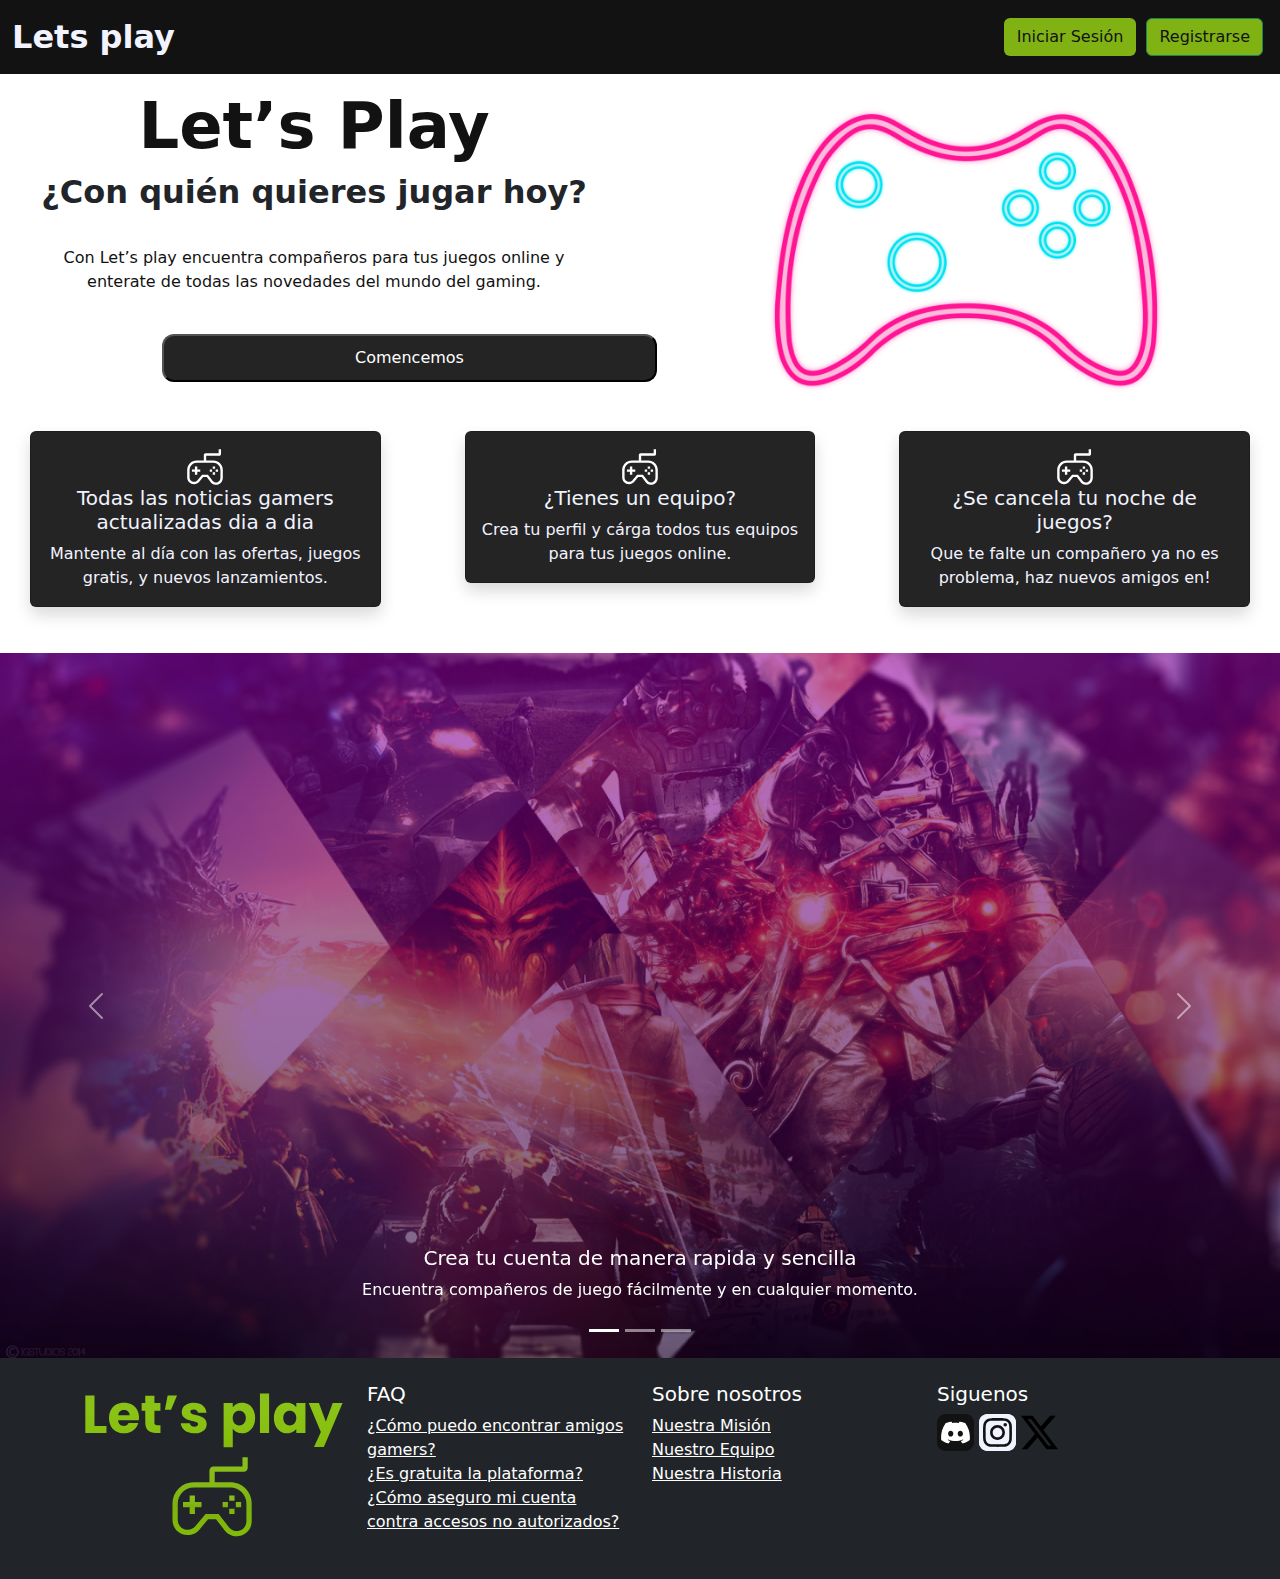
==== 2daentrega/index.html @ 7d8f9002 "v.0.0.1" ====
<!DOCTYPE html>
<html lang="en">
<head>

    <title>Let’s Play</title>
 
    <link rel="icon" href="rutadeimagendondeesteguardadoelIcono">
  
    <meta name="viewport" content="width=device-width, initial-scale=1.0">
    
    <link href="https://cdn.jsdelivr.net/npm/bootstrap@5.3.3/dist/css/bootstrap.min.css" rel="stylesheet" integrity="sha384-QWTKZyjpPEjISv5WaRU9OFeRpok6YctnYmDr5pNlyT2bRjXh0JMhjY6hW+ALEwIH" crossorigin="anonymous">
  
    <link rel="stylesheet" href="css/style.css">  
</head>

<body>

       <!-- se utiliza Bootstrap y css para modificar estilos -->
    <nav class="navbar">
        <div class="container-fluid">
          <a class="navbar-brand">Lets play</a>
          <form class="d-flex" role="search">        
            <button class="btn" type="submit">Iniciar Sesión</button>
            <button class="btn btn-outline-success" type="submit">Registrarse</button>
          </form>
        </div>
      </nav>
      <!-- cuerpo-->
      
      <div class="row align-items-center">

        <div class="col-sm-12 col-md-6 col-lg-6 col-xl-6">
            <h1 class="display-3 text-center">Let’s Play </h1>
            <h2 class="d-flex justify-content-center">¿Con quién quieres jugar hoy? </h2>
            <p class="text-justify">
                Con Let’s play encuentra compañeros para tus juegos online y enterate de todas las novedades del mundo del gaming.
            </p>
            <!-- No logro que este boton me quede responsive-->
            <div class="d-grid gap-2 col-6 mx-auto">
                <button class="btn2 btn-primary" type="button">Comencemos</button>
              </div>
        </div>
        <div class="col-sm-12 col-md-6 col-lg-6 col-xl-6">
            <img src="img/2.png" class="img-fluid" alt="Image" />
        </div>
    </div>

          <!-- cards-->

    <div class="row text-center">
        <div class="col-sm-12 col-md-6 col-lg-4 col-xl-4 mb-3">
            <div class="card shadow">
                <div class="card-body">
                    <img src="img/cil_gamepad.svg" class="img-fluid" alt="icon" />
                    <h5 class="card-title">Todas las noticias gamers actualizadas dia a dia</h5>
                    <p class="card-text">Mantente al día con las ofertas, juegos gratis, y nuevos lanzamientos.</p>
    
                </div>
            </div>
        </div>
        <div class="col-sm-12 col-md-6 col-lg-4 col-xl-4 mb-3">
            <div class="card shadow">
                <div class="card-body">
                    <img src="img/cil_gamepad.svg" class="img-fluid" alt="icon" />
                    <h5 class="card-title">¿Tienes un equipo?</h5>
                    <p class="card-text">Crea tu perfil y cárga todos tus equipos para tus juegos online.</p>

                </div>
            </div>
        </div>
        <div class="col-sm-12 col-md-6 col-lg-4 col-xl-4 mb-3">
            <div class="card shadow">
                <div class="card-body">
                    <img src="img/cil_gamepad.svg" class="img-fluid" alt="icon" />
                    <h5 class="card-title">¿Se cancela tu noche de juegos?</h5>
                    <p class="card-text">Que te falte un compañero ya no es problema, haz nuevos amigos en!</p>
                </div>
            </div>
        </div>
    </div>


          <!-- carrousel-->
          
          <div id="carouselExampleCaptions" class="carousel slide">
            <div class="carousel-indicators">
              <button type="button" data-bs-target="#carouselExampleCaptions" data-bs-slide-to="0" class="active" aria-current="true" aria-label="Slide 1"></button>
              <button type="button" data-bs-target="#carouselExampleCaptions" data-bs-slide-to="1" aria-label="Slide 2"></button>
              <button type="button" data-bs-target="#carouselExampleCaptions" data-bs-slide-to="2" aria-label="Slide 3"></button>
            </div>
            <div class="carousel-inner">
              <div class="carousel-item active">
                <img src="img/Group 13119.png" class="d-block w-100" alt="...">
                <div class="carousel-caption d-none d-md-block">
                  <h5>Crea tu cuenta de manera rapida y sencilla</h5>
                  <p>Encuentra compañeros de juego fácilmente y en cualquier momento.</p>
                </div>
              </div>
              <div class="carousel-item">
                <img src="img/Group 13119.png" class="d-block w-100" alt="...">
                <div class="carousel-caption d-none d-md-block">
                  <h5>Arma tu equipo y agrega nuevos compañeros</h5>
                  <p>Organiza partidas y sesiones de juego sin complicaciones.</p>
                </div>
              </div>
              <div class="carousel-item">
                <img src="img/Group 13119.png" class="d-block w-100" alt="...">
                <div class="carousel-caption d-none d-md-block">
                  <h5>Todas las novedades a un click</h5>
                  <p>Accede a las últimas noticias y actualizaciones del mundo gamer.</p>
                </div>
              </div>
            </div>
            <button class="carousel-control-prev" type="button" data-bs-target="#carouselExampleCaptions" data-bs-slide="prev">
              <span class="carousel-control-prev-icon" aria-hidden="true"></span>
              <span class="visually-hidden">Previous</span>
            </button>
            <button class="carousel-control-next" type="button" data-bs-target="#carouselExampleCaptions" data-bs-slide="next">
              <span class="carousel-control-next-icon" aria-hidden="true"></span>
              <span class="visually-hidden">Next</span>
            </button>
          </div>

<!--footer-->
<footer class="bg-dark text-white py-4">
  <div class="container">
    <div class="row">
      <div class="col-md-3">
        <img src="img/logo.svg" alt="Logo" class="img-fluid mb-3">
      </div>
      <div class="col-md-3">
        <h5>FAQ</h5>
        <ul class="list-unstyled">
          <li><a href="#" class="text-white">¿Cómo puedo encontrar amigos gamers?</a></li>
          <li><a href="#" class="text-white">¿Es gratuita la plataforma?</a></li>
          <li><a href="#" class="text-white">¿Cómo aseguro mi cuenta contra accesos no autorizados?</a></li>
        </ul>
      </div>
      <div class="col-md-3">
        <h5>Sobre nosotros</h5>
        <ul class="list-unstyled">
          <li><a href="#" class="text-white">Nuestra Misión</a></li>
          <li><a href="#" class="text-white">Nuestro Equipo</a></li>
          <li><a href="#" class="text-white">Nuestra Historia</a></li>
        </ul>
      </div>
      <div class="col-md-3">
        <h5>Siguenos</h5>
        <div class="social-icons">
          <img src="img/discord.svg" alt="discord" class="social-icon">
          <img src="img/ig.svg" alt="instagram" class="social-icon ml-3">
          <img src="img/twitter.svg" alt="x" class="social-icon ml-3">
        </div>
      </div>
    </div>
  </div>
</footer>


    <!-- Bootstrap -->
    <script src="https://cdn.jsdelivr.net/npm/bootstrap@5.2.2/dist/js/bootstrap.bundle.min.js" integrity="sha384-OERcA2EqjJCMA+/3y+gxIOqMEjwtxJY7qPCqsdltbNJuaOe923+mo//f6V8Qbsw3" crossorigin="anonymous"></script>
<!-- scrip va al final de todo, antes del boddy -->
   
</body>
</html>
---- 2daentrega/css/style.css ----
.navbar
{
background-color: #121212;
}
.body /* no logro aplicarle un color de fondo no encontre la manera ni que estoy haciendo mal */
{
    background-color: #121212;
}

.navbar-brand
{
    color: #F1F3FF;
    font-size: 32px;
    font-weight: bolder   
}


.btn 
{
    color: #121212;
    background-color: #b5ff16ad;
    margin: 5px;

}

.display-3
{   
    font-weight: bolder;
    color: #121212

    
}
.d-flex
{
    text-align: center;
    font-weight: bold;
}
.text-justify 
{
    text-align: center;
    color: #121212;
    margin: 35px;
}

.btn2
{   
    width: 495px;
    height: 48px;
    border-radius: 12px;
    background-color: #242424;
    color: #fff;
    margin: 5px;
    
}

.card
{
    background-color: #242424;
    margin: 30px;

}

.card-title
{
    color: #F1F3FF
}
.card-text {
    text-align: center;
    color: #F1F3FF;
}

.carrousel-caption
{
    margin: 15px;
    justify-content: center;
    align-items: center;
}
@media (max-width: 576px) {
    .card-text {
        font-size: 0.8rem;
    }
}

.footer
{
    background-color: #121212;
}

/* Esto pertenece a la pagina de registro*/


.card-title2
{
    color: #02061a
}
.card-text2 {
    text-align: center;
    color: #050924;
}
.form-label
{
    text-align: left;
}


.bg-image {
    position: absolute;
    width: 100%;
    height: 100%;
    background-image: radial-gradient(circle at 84% 82%, rgba(217, 217, 217,0.03) 0%, rgba(217, 217, 217,0.03) 21%,transparent 21%, transparent 100%),radial-gradient(circle at 75% 56%, rgba(3, 3, 3,0.03) 0%, rgba(3, 3, 3,0.03) 30%,transparent 30%, transparent 100%),radial-gradient(circle at 74% 53%, rgba(153, 153, 153,0.03) 0%, rgba(153, 153, 153,0.03) 95%,transparent 95%, transparent 100%),radial-gradient(circle at 86% 43%, rgba(209, 209, 209,0.03) 0%, rgba(209, 209, 209,0.03) 83%,transparent 83%, transparent 100%),radial-gradient(circle at 64% 88%, rgba(192, 192, 192,0.03) 0%, rgba(192, 192, 192,0.03) 2%,transparent 2%, transparent 100%),radial-gradient(circle at 73% 77%, rgba(205, 205, 205,0.03) 0%, rgba(205, 205, 205,0.03) 18%,transparent 18%, transparent 100%),radial-gradient(circle at 57% 51%, rgba(161, 161, 161,0.03) 0%, rgba(161, 161, 161,0.03) 64%,transparent 64%, transparent 100%),radial-gradient(circle at 40% 84%, rgba(115, 115, 115,0.03) 0%, rgba(115, 115, 115,0.03) 14%,transparent 14%, transparent 100%),linear-gradient(90deg, rgb(0,0,0),rgb(0,0,0));
}
/* codigo de fondo lo saque de una pagina llamada gradientmagic.com*/
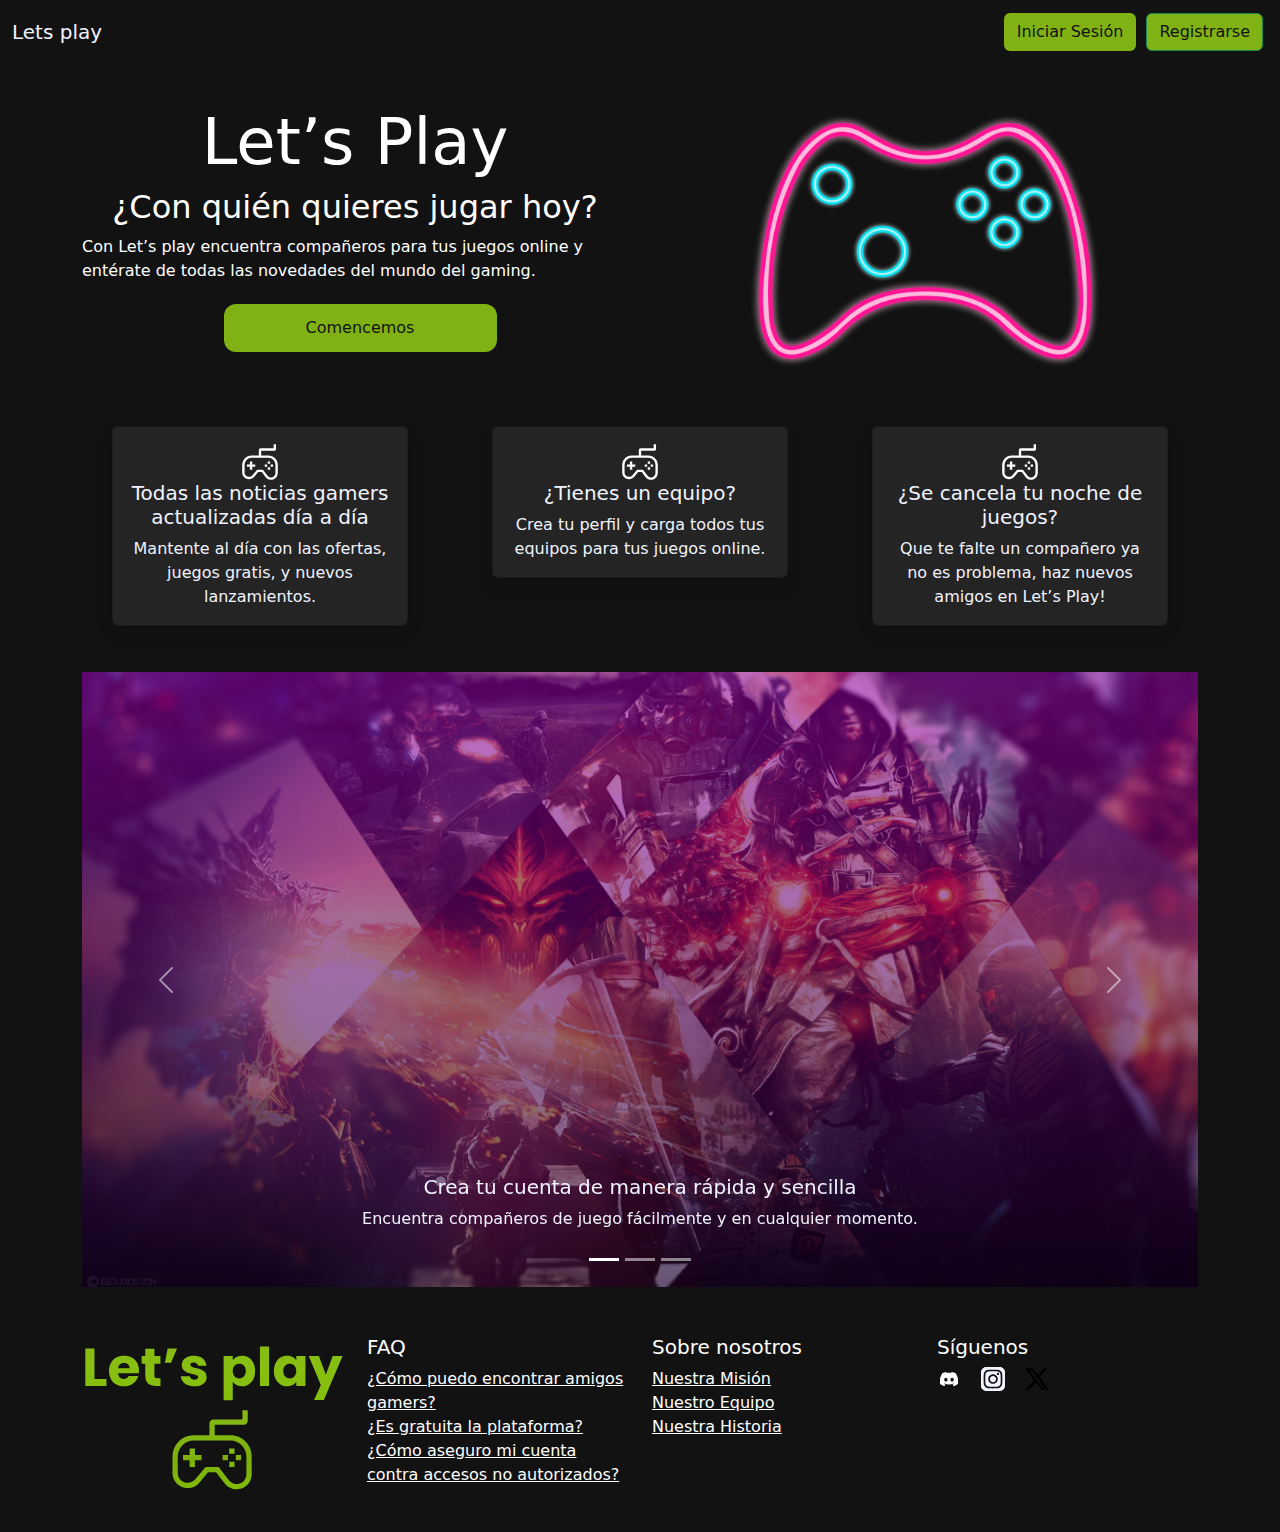
==== commit 1f81cb14: "v.0.0.2" ====
--- a/2daentrega/index.html
+++ b/2daentrega/index.html
@@ -1,165 +1,156 @@
 <!DOCTYPE html>
 <html lang="en">
 <head>
+    <title>Let’s Play</title>
+    <link rel="icon" href="rutadeimagendondeesteguardadoelIcono">
+    <meta name="viewport" content="width=device-width, initial-scale=1.0">
+    <link href="https://cdn.jsdelivr.net/npm/bootstrap@5.3.3/dist/css/bootstrap.min.css" rel="stylesheet" integrity="sha384-QWTKZyjpPEjISv5WaRU9OFeRpok6YctnYmDr5pNlyT2bRjXh0JMhjY6hW+ALEwIH" crossorigin="anonymous">
+    <link rel="stylesheet" href="style.css">
+</head>
+<body>
+    <!-- se utiliza Bootstrap y css para modificar estilos -->
+    <header>
+        <nav class="navbar navbar-expand-lg navbar-dark bg-custom-dark">
+            <div class="container-fluid">
+                <a class="navbar-brand">Lets play</a>
+                <button class="navbar-toggler" type="button" data-bs-toggle="collapse" data-bs-target="#navbarNav" aria-controls="navbarNav" aria-expanded="false" aria-label="Toggle navigation">
+                    <span class="navbar-toggler-icon"></span>
+                </button>
+                <div class="collapse navbar-collapse" id="navbarNav">
+                    <ul class="navbar-nav ms-auto">
+                        <li class="nav-item">
+                            <button class="btn btn-outline-custom" type="button">Iniciar Sesión</button>
+                        </li>
+                        <li class="nav-item">
+                            <button class="btn btn-outline-success" type="button">Registrarse</button>
+                        </li>
+                    </ul>
+                </div>
+            </div>
+        </nav>
+    </header>
 
-    <title>Let’s Play</title>
- 
-    <link rel="icon" href="rutadeimagendondeesteguardadoelIcono">
-  
-    <meta name="viewport" content="width=device-width, initial-scale=1.0">
-    
-    <link href="https://cdn.jsdelivr.net/npm/bootstrap@5.3.3/dist/css/bootstrap.min.css" rel="stylesheet" integrity="sha384-QWTKZyjpPEjISv5WaRU9OFeRpok6YctnYmDr5pNlyT2bRjXh0JMhjY6hW+ALEwIH" crossorigin="anonymous">
-  
-    <link rel="stylesheet" href="css/style.css">  
-</head>
+    <main class="container mt-4">
+        <div class="row align-items-center mb-4">
+            <div class="col-12 col-md-6">
+                <h1 class="display-3 text-center text-white">Let’s Play</h1>
+                <h2 class="d-flex justify-content-center text-white">¿Con quién quieres jugar hoy?</h2>
+                <p class="text-justify text-white">
+                    Con Let’s play encuentra compañeros para tus juegos online y entérate de todas las novedades del mundo del gaming.
+                </p>
+                <div class="d-grid gap-2 col-6 mx-auto">
+                    <button class="btn btn-primary" type="button">Comencemos</button>
+                </div>
+            </div>
+            <div class="col-12 col-md-6">
+                <img src="img/2.png" class="img-fluid" alt="Image" />
+            </div>
+        </div>
 
-<body>
-
-       <!-- se utiliza Bootstrap y css para modificar estilos -->
-    <nav class="navbar">
-        <div class="container-fluid">
-          <a class="navbar-brand">Lets play</a>
-          <form class="d-flex" role="search">        
-            <button class="btn" type="submit">Iniciar Sesión</button>
-            <button class="btn btn-outline-success" type="submit">Registrarse</button>
-          </form>
-        </div>
-      </nav>
-      <!-- cuerpo-->
-      
-      <div class="row align-items-center">
-
-        <div class="col-sm-12 col-md-6 col-lg-6 col-xl-6">
-            <h1 class="display-3 text-center">Let’s Play </h1>
-            <h2 class="d-flex justify-content-center">¿Con quién quieres jugar hoy? </h2>
-            <p class="text-justify">
-                Con Let’s play encuentra compañeros para tus juegos online y enterate de todas las novedades del mundo del gaming.
-            </p>
-            <!-- No logro que este boton me quede responsive-->
-            <div class="d-grid gap-2 col-6 mx-auto">
-                <button class="btn2 btn-primary" type="button">Comencemos</button>
-              </div>
-        </div>
-        <div class="col-sm-12 col-md-6 col-lg-6 col-xl-6">
-            <img src="img/2.png" class="img-fluid" alt="Image" />
-        </div>
-    </div>
-
-          <!-- cards-->
-
-    <div class="row text-center">
-        <div class="col-sm-12 col-md-6 col-lg-4 col-xl-4 mb-3">
-            <div class="card shadow">
-                <div class="card-body">
-                    <img src="img/cil_gamepad.svg" class="img-fluid" alt="icon" />
-                    <h5 class="card-title">Todas las noticias gamers actualizadas dia a dia</h5>
-                    <p class="card-text">Mantente al día con las ofertas, juegos gratis, y nuevos lanzamientos.</p>
-    
+        <div class="row text-center">
+            <div class="col-12 col-md-4 mb-3">
+                <div class="card shadow">
+                    <div class="card-body">
+                        <img src="img/cil_gamepad.svg" class="img-fluid" alt="icon" />
+                        <h5 class="card-title">Todas las noticias gamers actualizadas día a día</h5>
+                        <p class="card-text">Mantente al día con las ofertas, juegos gratis, y nuevos lanzamientos.</p>
+                    </div>
+                </div>
+            </div>
+            <div class="col-12 col-md-4 mb-3">
+                <div class="card shadow">
+                    <div class="card-body">
+                        <img src="img/cil_gamepad.svg" class="img-fluid" alt="icon" />
+                        <h5 class="card-title">¿Tienes un equipo?</h5>
+                        <p class="card-text">Crea tu perfil y carga todos tus equipos para tus juegos online.</p>
+                    </div>
+                </div>
+            </div>
+            <div class="col-12 col-md-4 mb-3">
+                <div class="card shadow">
+                    <div class="card-body">
+                        <img src="img/cil_gamepad.svg" class="img-fluid" alt="icon" />
+                        <h5 class="card-title">¿Se cancela tu noche de juegos?</h5>
+                        <p class="card-text">Que te falte un compañero ya no es problema, haz nuevos amigos en Let’s Play!</p>
+                    </div>
                 </div>
             </div>
         </div>
-        <div class="col-sm-12 col-md-6 col-lg-4 col-xl-4 mb-3">
-            <div class="card shadow">
-                <div class="card-body">
-                    <img src="img/cil_gamepad.svg" class="img-fluid" alt="icon" />
-                    <h5 class="card-title">¿Tienes un equipo?</h5>
-                    <p class="card-text">Crea tu perfil y cárga todos tus equipos para tus juegos online.</p>
 
+        <div id="carouselExampleCaptions" class="carousel slide mb-4">
+            <div class="carousel-indicators">
+                <button type="button" data-bs-target="#carouselExampleCaptions" data-bs-slide-to="0" class="active" aria-current="true" aria-label="Slide 1"></button>
+                <button type="button" data-bs-target="#carouselExampleCaptions" data-bs-slide-to="1" aria-label="Slide 2"></button>
+                <button type="button" data-bs-target="#carouselExampleCaptions" data-bs-slide-to="2" aria-label="Slide 3"></button>
+            </div>
+            <div class="carousel-inner">
+                <div class="carousel-item active">
+                    <img src="img/Group 13119.png" class="d-block w-100" alt="...">
+                    <div class="carousel-caption d-none d-md-block">
+                        <h5>Crea tu cuenta de manera rápida y sencilla</h5>
+                        <p>Encuentra compañeros de juego fácilmente y en cualquier momento.</p>
+                    </div>
+                </div>
+                <div class="carousel-item">
+                    <img src="img/Group 13119.png" class="d-block w-100" alt="...">
+                    <div class="carousel-caption d-none d-md-block">
+                        <h5>Arma tu equipo y agrega nuevos compañeros</h5>
+                        <p>Organiza partidas y sesiones de juego sin complicaciones.</p>
+                    </div>
+                </div>
+                <div class="carousel-item">
+                    <img src="img/Group 13119.png" class="d-block w-100" alt="...">
+                    <div class="carousel-caption d-none d-md-block">
+                        <h5>Todas las novedades a un click</h5>
+                        <p>Accede a las últimas noticias y actualizaciones del mundo gamer.</p>
+                    </div>
+                </div>
+            </div>
+            <button class="carousel-control-prev" type="button" data-bs-target="#carouselExampleCaptions" data-bs-slide="prev">
+                <span class="carousel-control-prev-icon" aria-hidden="true"></span>
+                <span class="visually-hidden">Previous</span>
+            </button>
+            <button class="carousel-control-next" type="button" data-bs-target="#carouselExampleCaptions" data-bs-slide="next">
+                <span class="carousel-control-next-icon" aria-hidden="true"></span>
+                <span class="visually-hidden">Next</span>
+            </button>
+        </div>
+    </main>
+
+    <footer class="bg-custom-footer text-white py-4">
+        <div class="container">
+            <div class="row">
+                <div class="col-md-3">
+                    <img src="img/logo.svg" alt="Logo" class="img-fluid mb-3">
+                </div>
+                <div class="col-md-3">
+                    <h5>FAQ</h5>
+                    <ul class="list-unstyled">
+                        <li><a href="#" class="text-white">¿Cómo puedo encontrar amigos gamers?</a></li>
+                        <li><a href="#" class="text-white">¿Es gratuita la plataforma?</a></li>
+                        <li><a href="#" class="text-white">¿Cómo aseguro mi cuenta contra accesos no autorizados?</a></li>
+                    </ul>
+                </div>
+                <div class="col-md-3">
+                    <h5>Sobre nosotros</h5>
+                    <ul class="list-unstyled">
+                        <li><a href="#" class="text-white">Nuestra Misión</a></li>
+                        <li><a href="#" class="text-white">Nuestro Equipo</a></li>
+                        <li><a href="#" class="text-white">Nuestra Historia</a></li>
+                    </ul>
+                </div>
+                <div class="col-md-3">
+                    <h5>Síguenos</h5>
+                    <div class="social-icons">
+                        <img src="img/discord.svg" alt="discord" class="social-icon">
+                        <img src="img/ig.svg" alt="instagram" class="social-icon ml-3">
+                        <img src="img/twitter.svg" alt="x" class="social-icon ml-3">
+                    </div>
                 </div>
             </div>
         </div>
-        <div class="col-sm-12 col-md-6 col-lg-4 col-xl-4 mb-3">
-            <div class="card shadow">
-                <div class="card-body">
-                    <img src="img/cil_gamepad.svg" class="img-fluid" alt="icon" />
-                    <h5 class="card-title">¿Se cancela tu noche de juegos?</h5>
-                    <p class="card-text">Que te falte un compañero ya no es problema, haz nuevos amigos en!</p>
-                </div>
-            </div>
-        </div>
-    </div>
-
-
-          <!-- carrousel-->
-          
-          <div id="carouselExampleCaptions" class="carousel slide">
-            <div class="carousel-indicators">
-              <button type="button" data-bs-target="#carouselExampleCaptions" data-bs-slide-to="0" class="active" aria-current="true" aria-label="Slide 1"></button>
-              <button type="button" data-bs-target="#carouselExampleCaptions" data-bs-slide-to="1" aria-label="Slide 2"></button>
-              <button type="button" data-bs-target="#carouselExampleCaptions" data-bs-slide-to="2" aria-label="Slide 3"></button>
-            </div>
-            <div class="carousel-inner">
-              <div class="carousel-item active">
-                <img src="img/Group 13119.png" class="d-block w-100" alt="...">
-                <div class="carousel-caption d-none d-md-block">
-                  <h5>Crea tu cuenta de manera rapida y sencilla</h5>
-                  <p>Encuentra compañeros de juego fácilmente y en cualquier momento.</p>
-                </div>
-              </div>
-              <div class="carousel-item">
-                <img src="img/Group 13119.png" class="d-block w-100" alt="...">
-                <div class="carousel-caption d-none d-md-block">
-                  <h5>Arma tu equipo y agrega nuevos compañeros</h5>
-                  <p>Organiza partidas y sesiones de juego sin complicaciones.</p>
-                </div>
-              </div>
-              <div class="carousel-item">
-                <img src="img/Group 13119.png" class="d-block w-100" alt="...">
-                <div class="carousel-caption d-none d-md-block">
-                  <h5>Todas las novedades a un click</h5>
-                  <p>Accede a las últimas noticias y actualizaciones del mundo gamer.</p>
-                </div>
-              </div>
-            </div>
-            <button class="carousel-control-prev" type="button" data-bs-target="#carouselExampleCaptions" data-bs-slide="prev">
-              <span class="carousel-control-prev-icon" aria-hidden="true"></span>
-              <span class="visually-hidden">Previous</span>
-            </button>
-            <button class="carousel-control-next" type="button" data-bs-target="#carouselExampleCaptions" data-bs-slide="next">
-              <span class="carousel-control-next-icon" aria-hidden="true"></span>
-              <span class="visually-hidden">Next</span>
-            </button>
-          </div>
-
-<!--footer-->
-<footer class="bg-dark text-white py-4">
-  <div class="container">
-    <div class="row">
-      <div class="col-md-3">
-        <img src="img/logo.svg" alt="Logo" class="img-fluid mb-3">
-      </div>
-      <div class="col-md-3">
-        <h5>FAQ</h5>
-        <ul class="list-unstyled">
-          <li><a href="#" class="text-white">¿Cómo puedo encontrar amigos gamers?</a></li>
-          <li><a href="#" class="text-white">¿Es gratuita la plataforma?</a></li>
-          <li><a href="#" class="text-white">¿Cómo aseguro mi cuenta contra accesos no autorizados?</a></li>
-        </ul>
-      </div>
-      <div class="col-md-3">
-        <h5>Sobre nosotros</h5>
-        <ul class="list-unstyled">
-          <li><a href="#" class="text-white">Nuestra Misión</a></li>
-          <li><a href="#" class="text-white">Nuestro Equipo</a></li>
-          <li><a href="#" class="text-white">Nuestra Historia</a></li>
-        </ul>
-      </div>
-      <div class="col-md-3">
-        <h5>Siguenos</h5>
-        <div class="social-icons">
-          <img src="img/discord.svg" alt="discord" class="social-icon">
-          <img src="img/ig.svg" alt="instagram" class="social-icon ml-3">
-          <img src="img/twitter.svg" alt="x" class="social-icon ml-3">
-        </div>
-      </div>
-    </div>
-  </div>
-</footer>
-
-
+    </footer>
     <!-- Bootstrap -->
     <script src="https://cdn.jsdelivr.net/npm/bootstrap@5.2.2/dist/js/bootstrap.bundle.min.js" integrity="sha384-OERcA2EqjJCMA+/3y+gxIOqMEjwtxJY7qPCqsdltbNJuaOe923+mo//f6V8Qbsw3" crossorigin="anonymous"></script>
-<!-- scrip va al final de todo, antes del boddy -->
-   
 </body>
-</html>+</html>
--- a/2daentrega/style.css
+++ b/2daentrega/style.css
@@ -0,0 +1,140 @@
+body, .navbar, .footer {
+  background-color: #121212;
+}
+
+.navbar-brand, .card-title, .card-text, h1, h2, p, a {
+  color: #F1F3FF;
+}
+
+.btn {
+  color: #121212;
+  background-color: rgba(181, 255, 22, 0.6784313725);
+  margin: 5px;
+}
+
+.btn-primary {
+  width: 100%;
+  height: 48px;
+  border-radius: 12px;
+  background-color: #242424;
+  color: #fff;
+  margin: 5px;
+}
+
+.card {
+  background-color: #242424;
+  margin: 30px;
+}
+
+.carousel-caption h5, .carousel-caption p {
+  color: #F1F3FF;
+}
+
+.footer {
+  background-color: #121212;
+}
+
+.social-icon {
+  width: 24px;
+  height: 24px;
+  margin-right: 15px;
+}
+
+@media (max-width: 576px) {
+  .card-text {
+    font-size: 0.8rem;
+  }
+  .btn-primary {
+    width: 100%;
+  }
+}
+.home-search-bar {
+  width: 333px;
+  height: 48px;
+  border-radius: 25px;
+  margin: 0 auto;
+}
+
+.amigos-jugando .card {
+  border: 1px solid rgba(181, 255, 22, 0.6784313725);
+  margin-bottom: 20px;
+}
+.amigos-jugando .card .card-body {
+  display: flex;
+  align-items: center;
+}
+.amigos-jugando .card .card-body img {
+  border-radius: 50%;
+  width: 50px;
+  height: 50px;
+  margin-right: 20px;
+}
+.amigos-jugando .card .card-body .btn {
+  background-color: rgba(181, 255, 22, 0.6784313725);
+  color: #121212;
+  margin-left: auto;
+}
+
+.ultimas-noticias .card {
+  margin-bottom: 20px;
+}
+.ultimas-noticias .card img {
+  max-height: 150px;
+}
+
+.bg-image {
+  position: absolute;
+  top: 0;
+  left: 0;
+  width: 100%;
+  height: 100%;
+  background-image: url("imagendefondo.jpg");
+  background-size: cover;
+  background-position: center;
+  z-index: -1;
+  opacity: 0.5;
+}
+
+.card {
+  background-color: #242424;
+  color: #fff;
+}
+
+.imglogo {
+  max-width: 150px;
+  margin-bottom: 20px;
+}
+
+.card-text2 {
+  font-size: 1.2rem;
+  color: #fff;
+}
+
+.form-label {
+  color: #fff;
+}
+
+.form-control {
+  background-color: #121212;
+  color: #fff;
+  border: 1px solid #F1F3FF;
+}
+
+.form-control::placeholder {
+  color: #F1F3FF;
+}
+
+.form-check-label {
+  color: #fff;
+}
+
+.btn-primary {
+  background-color: rgba(181, 255, 22, 0.6784313725);
+  color: #121212;
+  border: none;
+}
+.btn-primary:hover {
+  background-color: rgba(154, 226, 0, 0.6784313725);
+}
+
+/*# sourceMappingURL=style.css.map */
